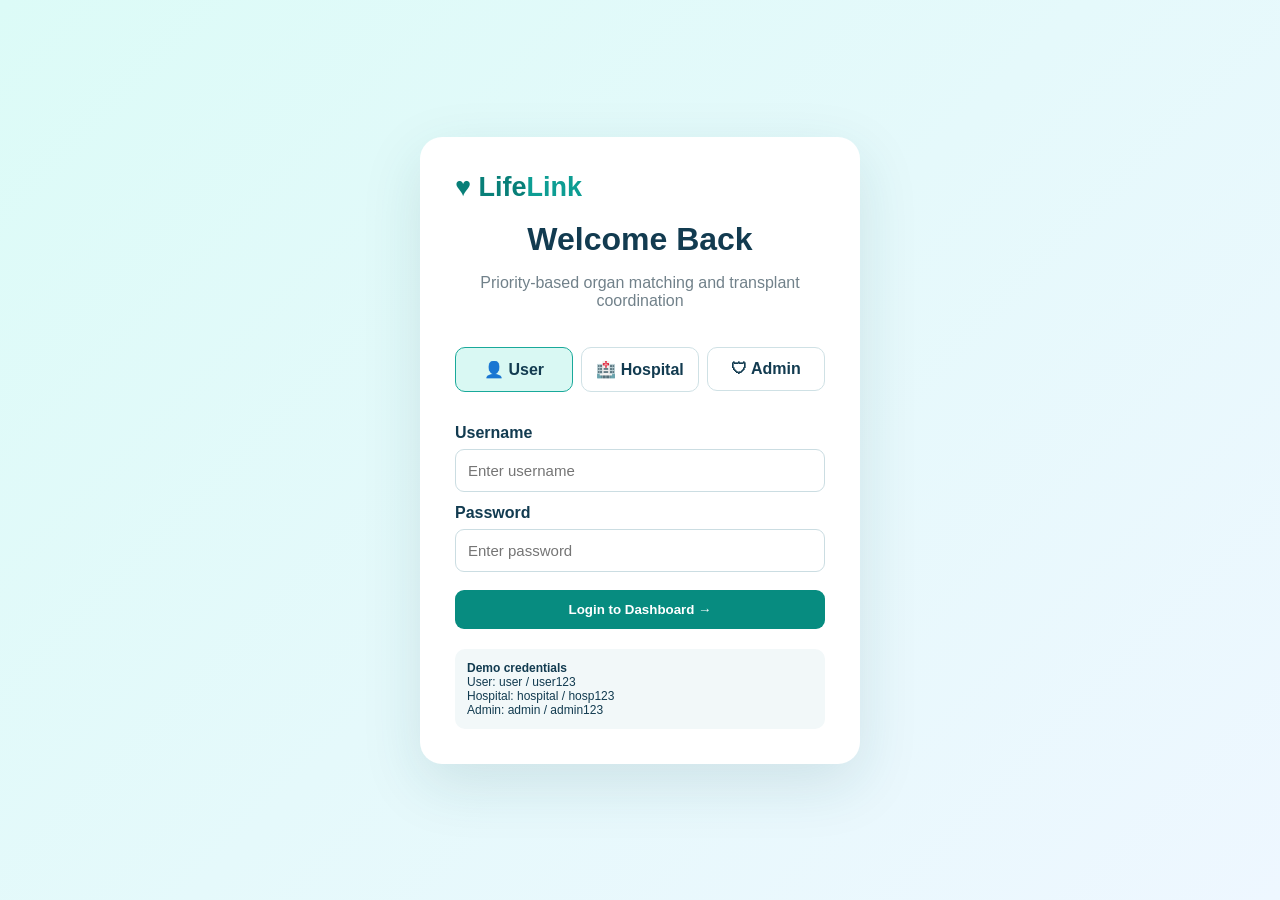
==== frontend/index.html @ 34577955 "first commit" ====
<!doctype html>
<html lang="en">
<head>
<meta charset="UTF-8"><meta name="viewport" content="width=device-width,initial-scale=1">
<title>LifeLink</title><link rel="stylesheet" href="style.css">
</head>
<body class="login-bg">
<div class="login-card">
<div class="brand">♥ Life<span>Link</span></div>
<h1>Welcome Back</h1><p>Priority-based organ matching and transplant coordination</p>
<div id="error" class="alert hidden"></div>
<div class="roles">
<label><input type="radio" name="role" value="user" checked><span>👤 User</span></label>
<label><input type="radio" name="role" value="hospital"><span>🏥 Hospital</span></label>
<label><input type="radio" name="role" value="admin"><span>🛡 Admin</span></label>
</div>
<label>Username</label><input id="username" placeholder="Enter username">
<label>Password</label><input id="password" type="password" placeholder="Enter password">
<button class="primary full" onclick="login()">Login to Dashboard →</button>
<div class="demo"><b>Demo credentials</b><br>User: user / user123<br>Hospital: hospital / hosp123<br>Admin: admin / admin123</div>
</div>
<script src="app.js"></script>

</body></html>
---- frontend/style.css ----
/* ================================
   GLOBAL
================================ */

* {
    box-sizing: border-box;
}

html {
    scroll-behavior: smooth;
}

body {
    margin: 0;
    font-family: Inter, Arial, sans-serif;
    background: #f3fbfc;
    color: #123b50;
}

a {
    text-decoration: none;
    color: inherit;
}

button,
input,
select {
    font-family: inherit;
}


/* ================================
   LOGIN PAGE
================================ */

.login-bg {
    min-height: 100vh;
    display: flex;
    align-items: center;
    justify-content: center;
    background: linear-gradient(135deg, #dcfbf7, #eef7ff);
}

.login-card {
    width: 440px;
    background: #fff;
    padding: 35px;
    border-radius: 22px;
    box-shadow: 0 20px 60px #164c5a20;
}

.brand {
    font-size: 27px;
    font-weight: 800;
    color: #087f78;
}

.brand span {
    color: #0d9d93;
}

.login-card h1 {
    text-align: center;
    margin: 18px 0 5px;
}

.login-card > p {
    text-align: center;
    color: #71818a;
}

.roles {
    display: flex;
    gap: 8px;
    margin: 25px 0;
}

.roles label {
    flex: 1;
}

.roles input {
    display: none;
}

.roles span {
    display: block;
    text-align: center;
    padding: 12px;
    border: 1px solid #cfe1e5;
    border-radius: 10px;
    cursor: pointer;
}

.roles input:checked + span {
    background: #d9f8f3;
    border-color: #19a99a;
}

.login-card label,
.match-form label {
    display: block;
    font-weight: 700;
    margin: 12px 0 7px;
}

input,
select {
    width: 100%;
    padding: 12px;
    border: 1px solid #cbdde2;
    border-radius: 9px;
    background: #fff;
    font-size: 15px;
}

.primary {
    border: 0;
    border-radius: 9px;
    padding: 12px 18px;
    background: #078c80;
    color: #fff;
    font-weight: 700;
    cursor: pointer;
}

.primary:hover {
    background: #06776d;
}

.full {
    width: 100%;
    margin-top: 18px;
}

.demo {
    font-size: 12px;
    background: #f2f8f9;
    padding: 12px;
    margin-top: 20px;
    border-radius: 10px;
}

.alert {
    background: #ffe9e9;
    color: #a33;
    padding: 10px;
    border-radius: 8px;
    margin: 10px 0;
}

.hidden {
    display: none;
}


/* ================================
   TOP NAVIGATION
================================ */

.topbar {
    height: 64px;
    background: #fff;
    border-bottom: 1px solid #dcecef;
    display: flex;
    align-items: center;
    justify-content: space-between;
    padding: 0 30px;
    position: sticky;
    top: 0;
    z-index: 20;
}

.logo {
    font-size: 22px;
    color: #078c80;
}

.topbar > div {
    font-size: 13px;
    color: #60727a;
}

.linkbtn {
    border: 0;
    background: none;
    color: #087f78;
    font-weight: 700;
    cursor: pointer;
}


/* ================================
   MAIN LAYOUT
================================ */

.layout {
    display: flex;
    min-height: calc(100vh - 64px);
    align-items: flex-start;
}


/* ================================
   SIDEBAR
================================ */

aside {
    width: 220px;
    min-width: 220px;
    background: #fff;
    padding: 28px 15px;
    border-right: 1px solid #deedf0;
    min-height: calc(100vh - 64px);
}

aside a {
    display: block;
    padding: 12px 14px;
    border-radius: 9px;
    color: #526770;
    margin: 4px 0;
}

aside a:hover {
    background: #e1f8f5;
    color: #087f78;
}

.side-title {
    font-size: 11px;
    font-weight: 800;
    color: #94a6ad;
    margin: 0 12px 10px;
}


/* ================================
   PAGE CONTENT
================================ */

.page {
    flex: 1;
    padding: 32px;
    max-width: 1300px;
    margin: 0 auto;
    width: 100%;
    min-width: 0;
}

.page h1 {
    margin-top: 0;
}


/* ================================
   HERO
================================ */

.hero {
    display: flex;
    justify-content: space-between;
    align-items: center;
    background: linear-gradient(100deg, #078c80, #2bb8a9);
    color: white;
    border-radius: 17px;
    padding: 25px 30px;
    margin-bottom: 28px;
}

.hero h1 {
    margin: 0 0 8px;
    font-size: 28px;
}

.hero p {
    margin: 0;
    max-width: 700px;
}

.hero-icon {
    font-size: 70px;
}


/* ================================
   DASHBOARD STATS
================================ */

.stats {
    display: grid;
    grid-template-columns: repeat(3, 1fr);
    gap: 18px;
    margin: 20px 0 28px;
}

.stat,
.card {
    background: #fff;
    border: 1px solid #dcecef;
    border-radius: 14px;
    padding: 22px;
    box-shadow: 0 5px 20px #174c5a0c;
}

.stat b {
    display: block;
    font-size: 34px;
    color: #078c80;
}

.stat span {
    color: #6e7f86;
}


/* ================================
   TWO COLUMN SECTIONS
================================ */

.grid-2 {
    display: grid;
    grid-template-columns: 1fr 1fr;
    gap: 20px;
}

.action {
    display: block;
    background: #effafa;
    margin: 10px 0;
    padding: 13px;
    border-radius: 9px;
}

.action:hover {
    background: #e1f8f5;
}


/* ================================
   SEARCH / FILTER TOOLBAR
================================ */

.toolbar {
    display: flex;
    gap: 12px;
    margin: 20px 0;
    align-items: center;
    width: 100%;
}

.toolbar input {
    max-width: 600px;
}

.toolbar select {
    max-width: 180px;
}


/* ================================
   ORGAN CARDS
================================ */

.cards {
    display: grid;
    grid-template-columns: repeat(3, minmax(0, 1fr));
    gap: 18px;
    width: 100%;
    margin-top: 20px;
    align-items: stretch;
}

.organ-card {
    background: #fff;
    border: 1px solid #dcecef;
    border-radius: 14px;
    padding: 20px;
    box-shadow: 0 5px 20px #174c5a0c;
    min-width: 0;
}

.organ-card:hover {
    transform: translateY(-2px);
    box-shadow: 0 8px 25px #174c5a18;
}

.organ-card h3 {
    margin: 10px 0;
    color: #123b50;
}

.organ-card p {
    margin: 8px 0;
    color: #60727a;
}

.organ-icon {
    font-size: 28px;
    color: #ef6c94;
}

.badge {
    display: inline-block;
    padding: 5px 9px;
    background: #dff7ec;
    color: #087f55;
    border-radius: 20px;
    font-size: 12px;
    font-weight: 700;
    margin-top: 5px;
}

.small {
    padding: 9px 12px;
    margin-top: 12px;
}


/* ================================
   MATCHING PAGE
================================ */

.match-form {
    display: flex;
    gap: 12px;
    align-items: end;
    background: #fff;
    padding: 20px;
    border-radius: 14px;
    border: 1px solid #dcecef;
    margin: 20px 0;
}

.match-form label {
    margin: 0;
}

.match-form select {
    width: 250px;
}

.result {
    display: flex;
    justify-content: space-between;
    align-items: center;
    background: #fff;
    border: 1px solid #dcecef;
    border-radius: 14px;
    padding: 20px;
    margin: 14px 0;
}

.score {
    float: right;
    color: #078c80;
    font-size: 20px;
}

.result li {
    color: #64777e;
    font-size: 13px;
    margin: 5px 0;
}


/* ================================
   TABLE
================================ */

.table-wrap {
    overflow: auto;
    background: #fff;
    border-radius: 14px;
    border: 1px solid #dcecef;
}

table {
    width: 100%;
    border-collapse: collapse;
}

th,
td {
    padding: 15px;
    text-align: left;
    border-bottom: 1px solid #e5eff1;
}

th {
    background: #effafa;
}


/* ================================
   HOSPITALS
================================ */

#map {
    height: 480px;
    border-radius: 14px;
    margin: 20px 0;
}

.hospital-list {
    display: grid;
    grid-template-columns: repeat(3, 1fr);
    gap: 15px;
}


/* ================================
   HELP / CHAT
================================ */

.help-box {
    max-width: 900px;
}

.help-box select {
    max-width: 250px;
    margin: 10px 0 25px;
}

.chat {
    background: #f7fbfc;
    padding: 20px;
    border-radius: 12px;
}

.chat button {
    border: 0;
    background: #e2f7f4;
    padding: 10px;
    border-radius: 18px;
    margin: 6px;
    cursor: pointer;
}

.chat button:hover {
    background: #ccefe9;
}

.message {
    background: #fff;
    padding: 12px;
    border-radius: 10px;
    margin-bottom: 12px;
}

.chat #answer {
    background: #fff;
    padding: 15px;
    border-radius: 10px;
    margin-top: 12px;
}


/* ================================
   RESPONSIVE - TABLET
================================ */

@media (max-width: 900px) {

    aside {
        display: none;
    }

    .page {
        padding: 18px;
    }

    .cards,
    .hospital-list {
        grid-template-columns: repeat(2, minmax(0, 1fr));
    }

    .stats {
        grid-template-columns: 1fr;
    }

    .grid-2 {
        grid-template-columns: 1fr;
    }
}


/* ================================
   RESPONSIVE - MOBILE
================================ */

@media (max-width: 600px) {

    .cards,
    .hospital-list {
        grid-template-columns: 1fr;
    }

    .topbar {
        padding: 0 15px;
    }

    .topbar > div {
        font-size: 11px;
    }

    .toolbar {
        display: block;
    }

    .toolbar input,
    .toolbar select {
        max-width: none;
        margin-bottom: 10px;
    }

    .match-form {
        display: block;
    }

    .match-form select {
        width: 100%;
        margin-bottom: 10px;
    }

    .result {
        display: block;
    }

    .result .primary {
        margin-top: 10px;
    }

    .login-card {
        width: 92%;
        padding: 25px;
    }

    .hero {
        padding: 20px;
    }

    .hero h1 {
        font-size: 22px;
    }

    .hero-icon {
        font-size: 45px;
    }
}
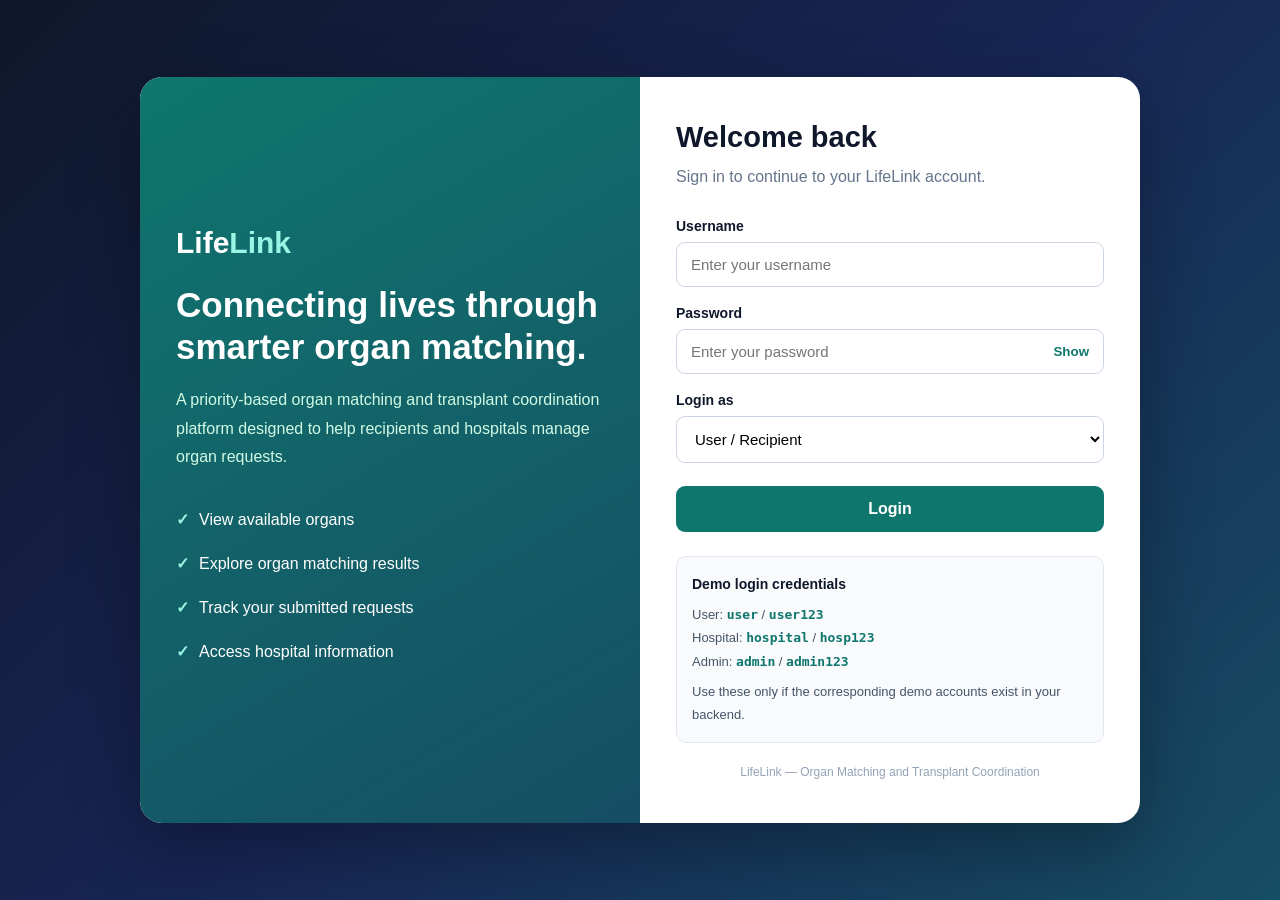
==== commit 13966097: "Fix LifeLink login page" ====
--- a/frontend/index.html
+++ b/frontend/index.html
@@ -1,24 +1,382 @@
-<!doctype html>
+
+<!DOCTYPE html>
 <html lang="en">
 <head>
-<meta charset="UTF-8"><meta name="viewport" content="width=device-width,initial-scale=1">
-<title>LifeLink</title><link rel="stylesheet" href="style.css">
+    <meta charset="UTF-8">
+    <meta name="viewport" content="width=device-width, initial-scale=1.0">
+    <meta name="theme-color" content="#0f172a">
+    <title>LifeLink | Login</title>
+
+    <style>
+        * {
+            box-sizing: border-box;
+            margin: 0;
+            padding: 0;
+        }
+
+        body {
+            min-height: 100vh;
+            font-family: Arial, Helvetica, sans-serif;
+            background: linear-gradient(135deg, #0f172a, #172554, #164e63);
+            color: #0f172a;
+            display: flex;
+            align-items: center;
+            justify-content: center;
+            padding: 24px;
+        }
+
+        .layout {
+            width: 100%;
+            max-width: 1000px;
+            display: grid;
+            grid-template-columns: 1fr 1fr;
+            background: #fff;
+            border-radius: 22px;
+            overflow: hidden;
+            box-shadow: 0 25px 70px rgba(0, 0, 0, 0.3);
+        }
+
+        .intro {
+            padding: 48px 36px;
+            color: white;
+            background: linear-gradient(150deg, #0f766e, #164e63);
+            display: flex;
+            flex-direction: column;
+            justify-content: center;
+        }
+
+        .logo {
+            font-size: 30px;
+            font-weight: 800;
+            margin-bottom: 24px;
+        }
+
+        .logo span {
+            color: #99f6e4;
+        }
+
+        .intro h1 {
+            font-size: 35px;
+            line-height: 1.2;
+            margin-bottom: 18px;
+        }
+
+        .intro p {
+            color: #d1fae5;
+            line-height: 1.8;
+            margin-bottom: 26px;
+        }
+
+        .features {
+            list-style: none;
+        }
+
+        .features li {
+            padding: 10px 0;
+            line-height: 1.5;
+        }
+
+        .features li::before {
+            content: "✓";
+            color: #99f6e4;
+            font-weight: bold;
+            margin-right: 10px;
+        }
+
+        .login-panel {
+            padding: 44px 36px;
+            display: flex;
+            flex-direction: column;
+            justify-content: center;
+        }
+
+        .login-panel h2 {
+            font-size: 29px;
+            margin-bottom: 10px;
+        }
+
+        .subtitle {
+            color: #64748b;
+            line-height: 1.6;
+            margin-bottom: 28px;
+        }
+
+        .field {
+            margin-bottom: 18px;
+        }
+
+        label {
+            display: block;
+            font-size: 14px;
+            font-weight: 700;
+            margin-bottom: 8px;
+        }
+
+        input, select {
+            width: 100%;
+            padding: 13px 14px;
+            border: 1px solid #cbd5e1;
+            border-radius: 9px;
+            background: #fff;
+            font-size: 15px;
+            outline: none;
+        }
+
+        input:focus, select:focus {
+            border-color: #0d9488;
+            box-shadow: 0 0 0 3px rgba(13, 148, 136, 0.12);
+        }
+
+        .password-wrapper {
+            position: relative;
+        }
+
+        .password-wrapper input {
+            padding-right: 75px;
+        }
+
+        .show-password {
+            position: absolute;
+            right: 10px;
+            top: 50%;
+            transform: translateY(-50%);
+            border: none;
+            background: transparent;
+            color: #0f766e;
+            font-weight: bold;
+            cursor: pointer;
+            padding: 5px;
+        }
+
+        .login-button {
+            width: 100%;
+            padding: 14px;
+            margin-top: 5px;
+            background: #0f766e;
+            color: white;
+            border: none;
+            border-radius: 9px;
+            font-size: 16px;
+            font-weight: 700;
+            cursor: pointer;
+            transition: background 0.2s;
+        }
+
+        .login-button:hover {
+            background: #115e59;
+        }
+
+        .login-button:disabled {
+            opacity: 0.65;
+            cursor: wait;
+        }
+
+        .message {
+            display: none;
+            padding: 12px;
+            border-radius: 8px;
+            margin-bottom: 16px;
+            font-size: 14px;
+            overflow-wrap: anywhere;
+        }
+
+        .message.error {
+            display: block;
+            background: #fee2e2;
+            color: #991b1b;
+        }
+
+        .message.success {
+            display: block;
+            background: #dcfce7;
+            color: #166534;
+        }
+
+        .message.info {
+            display: block;
+            background: #e0f2fe;
+            color: #075985;
+        }
+
+        .demo {
+            margin-top: 24px;
+            padding: 15px;
+            background: #f8fafc;
+            border: 1px solid #e2e8f0;
+            border-radius: 10px;
+            font-size: 13px;
+            color: #475569;
+            line-height: 1.8;
+        }
+
+        .demo h3 {
+            color: #0f172a;
+            margin-bottom: 6px;
+            font-size: 14px;
+        }
+
+        .demo code {
+            color: #0f766e;
+            font-weight: bold;
+        }
+
+        .footer {
+            margin-top: 22px;
+            text-align: center;
+            color: #94a3b8;
+            font-size: 12px;
+        }
+
+        @media (max-width: 720px) {
+            body {
+                padding: 14px;
+            }
+
+            .layout {
+                grid-template-columns: 1fr;
+                max-width: 460px;
+            }
+
+            .intro {
+                padding: 28px 25px;
+            }
+
+            .intro h1 {
+                font-size: 27px;
+            }
+
+            .intro p {
+                margin-bottom: 8px;
+            }
+
+            .features {
+                display: none;
+            }
+
+            .logo {
+                font-size: 25px;
+                margin-bottom: 15px;
+            }
+
+            .login-panel {
+                padding: 30px 25px;
+            }
+        }
+    </style>
 </head>
-<body class="login-bg">
-<div class="login-card">
-<div class="brand">♥ Life<span>Link</span></div>
-<h1>Welcome Back</h1><p>Priority-based organ matching and transplant coordination</p>
-<div id="error" class="alert hidden"></div>
-<div class="roles">
-<label><input type="radio" name="role" value="user" checked><span>👤 User</span></label>
-<label><input type="radio" name="role" value="hospital"><span>🏥 Hospital</span></label>
-<label><input type="radio" name="role" value="admin"><span>🛡 Admin</span></label>
-</div>
-<label>Username</label><input id="username" placeholder="Enter username">
-<label>Password</label><input id="password" type="password" placeholder="Enter password">
-<button class="primary full" onclick="login()">Login to Dashboard →</button>
-<div class="demo"><b>Demo credentials</b><br>User: user / user123<br>Hospital: hospital / hosp123<br>Admin: admin / admin123</div>
-</div>
-<script src="app.js"></script>
-
-</body></html>
+
+<body>
+    <main class="layout">
+        <section class="intro">
+            <div class="logo">Life<span>Link</span></div>
+
+            <h1>Connecting lives through smarter organ matching.</h1>
+
+            <p>
+                A priority-based organ matching and transplant coordination
+                platform designed to help recipients and hospitals manage
+                organ requests.
+            </p>
+
+            <ul class="features">
+                <li>View available organs</li>
+                <li>Explore organ matching results</li>
+                <li>Track your submitted requests</li>
+                <li>Access hospital information</li>
+            </ul>
+        </section>
+
+        <section class="login-panel">
+            <h2>Welcome back</h2>
+            <p class="subtitle">Sign in to continue to your LifeLink account.</p>
+
+            <div id="message" class="message" role="alert"
+                 aria-live="polite"></div>
+
+            <form id="loginForm">
+                <div class="field">
+                    <label for="username">Username</label>
+                    <input
+                        id="username"
+                        name="username"
+                        type="text"
+                        placeholder="Enter your username"
+                        autocomplete="username"
+                        required
+                    >
+                </div>
+
+                <div class="field">
+                    <label for="password">Password</label>
+
+                    <div class="password-wrapper">
+                        <input
+                            id="password"
+                            name="password"
+                            type="password"
+                            placeholder="Enter your password"
+                            autocomplete="current-password"
+                            required
+                        >
+
+                        <button
+                            class="show-password"
+                            id="togglePassword"
+                            type="button"
+                        >Show</button>
+                    </div>
+                </div>
+
+                <div class="field">
+                    <label for="role">Login as</label>
+                    <select id="role" name="role" required>
+                        <option value="user">User / Recipient</option>
+                        <option value="hospital">Hospital</option>
+                        <option value="admin">Admin</option>
+                    </select>
+                </div>
+
+                <button
+                    type="submit"
+                    id="loginButton"
+                    class="login-button"
+                >Login</button>
+            </form>
+
+            <div class="demo">
+                <h3>Demo login credentials</h3>
+                <p>User: <code>user</code> / <code>user123</code></p>
+                <p>Hospital: <code>hospital</code> / <code>hosp123</code></p>
+                <p>Admin: <code>admin</code> / <code>admin123</code></p>
+                <p style="margin-top: 7px;">
+                    Use these only if the corresponding demo accounts
+                    exist in your backend.
+                </p>
+            </div>
+
+            <div class="footer">
+                LifeLink — Organ Matching and Transplant Coordination
+            </div>
+        </section>
+    </main>
+
+    <script>
+        // Show or hide the password.
+        document.getElementById("togglePassword")
+            .addEventListener("click", function () {
+                const password = document.getElementById("password");
+
+                if (password.type === "password") {
+                    password.type = "text";
+                    this.textContent = "Hide";
+                } else {
+                    password.type = "password";
+                    this.textContent = "Show";
+                }
+            });
+    </script>
+
+    <!-- Load your existing application JavaScript. -->
+    <script src="js/app.js" defer></script>
+</body>
+</html>
